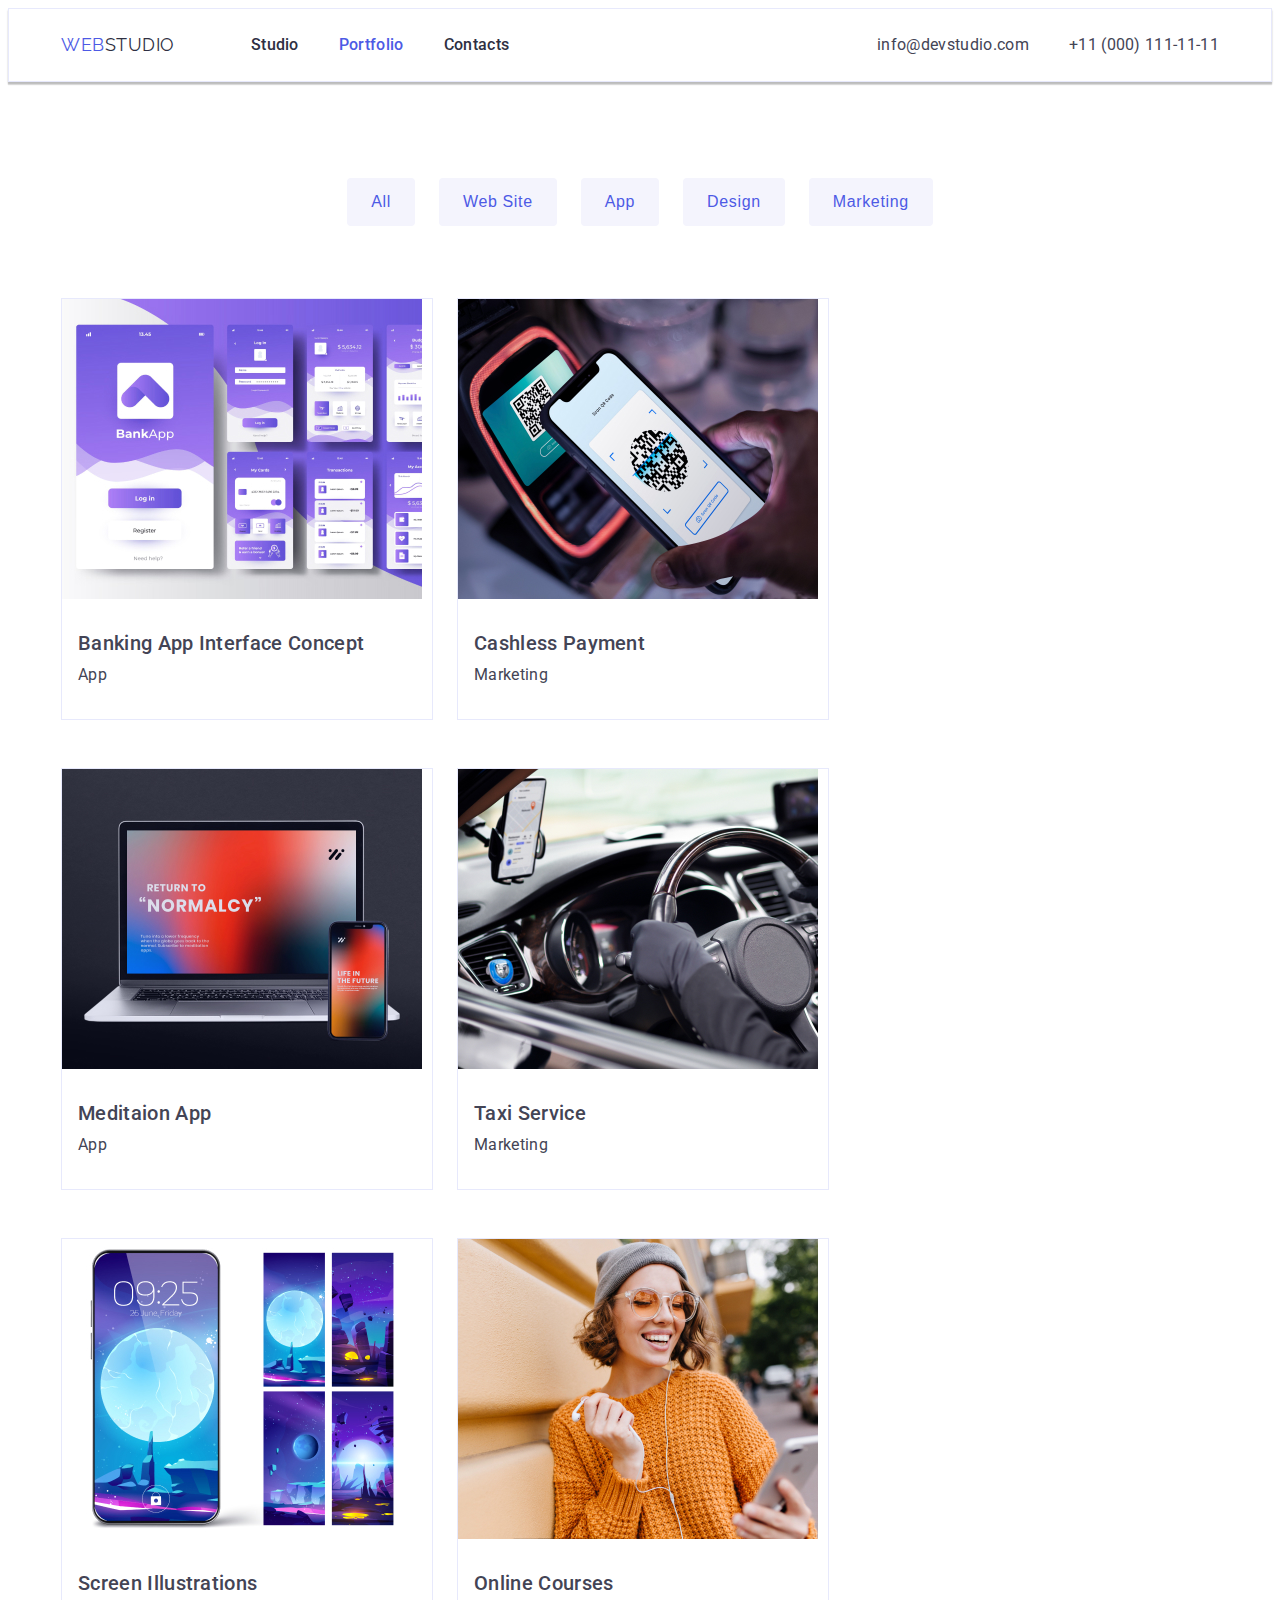
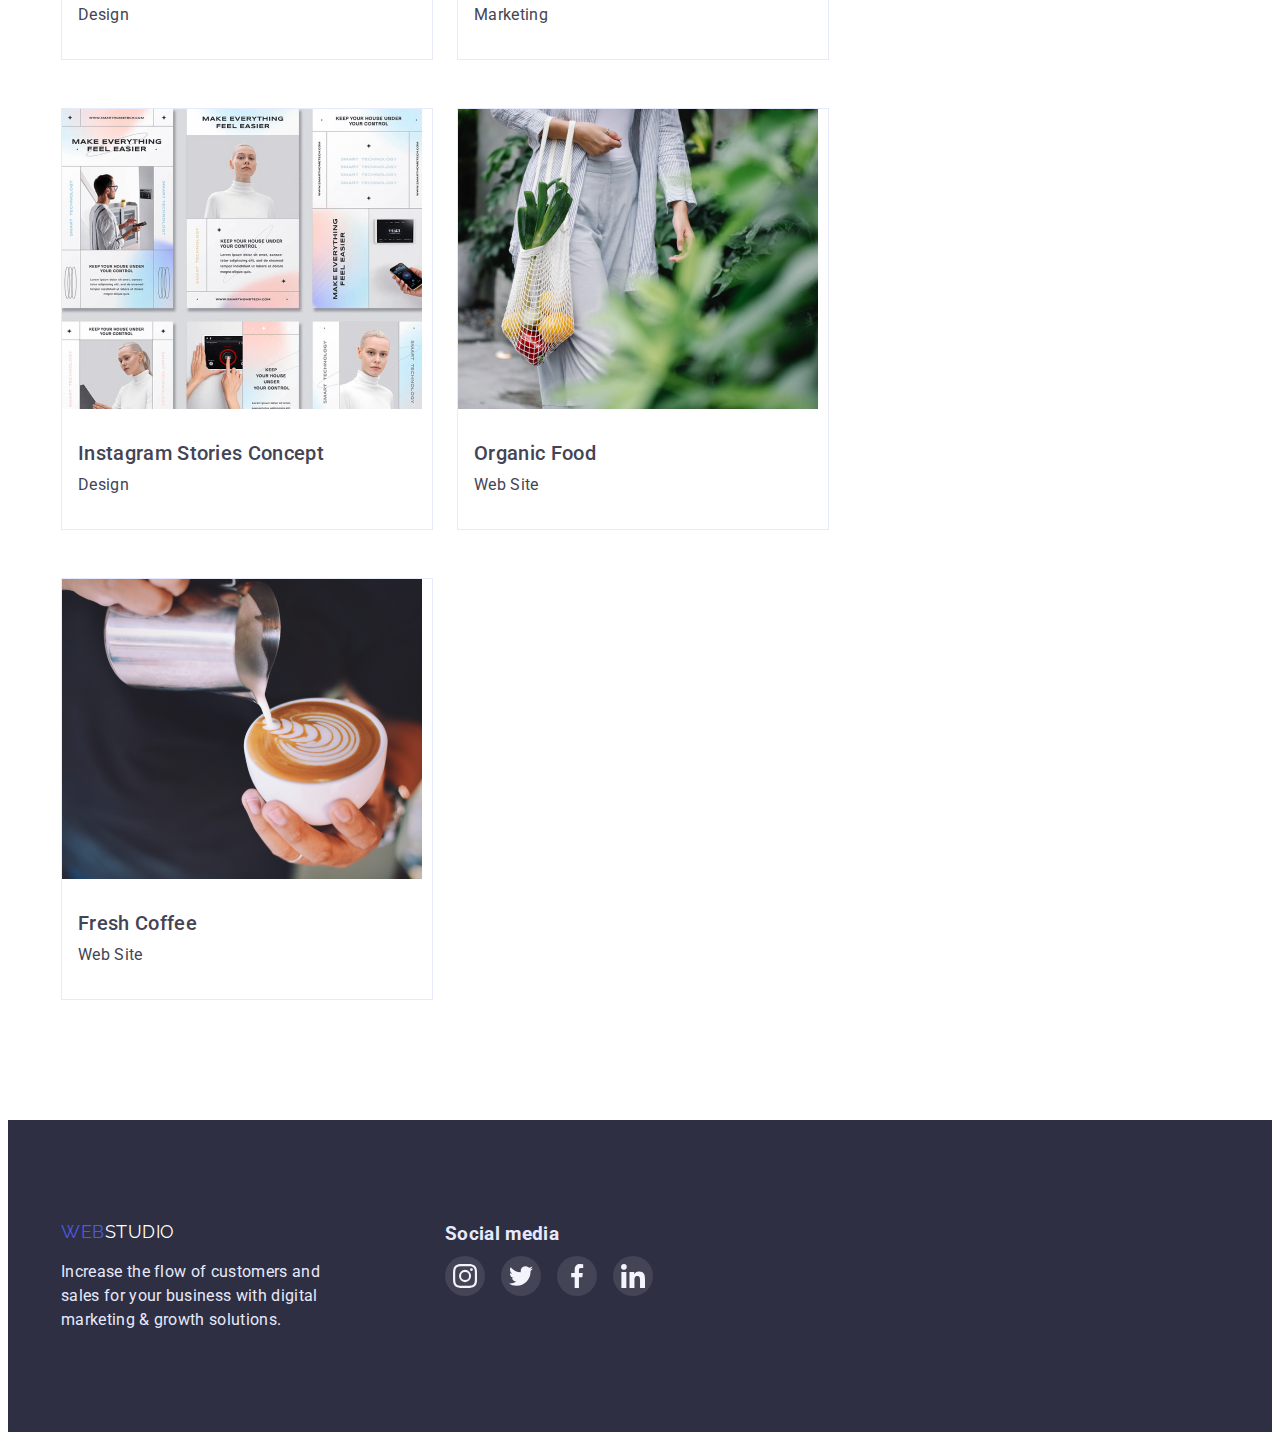
==== portfolio.html @ 61ae816f "Initial commit" ====
<!DOCTYPE html>
<html lang="en">
  <head>
    <meta charset="UTF-8" />
    <meta http-equiv="X-UA-Compatible" content="IE=edge" />
    <meta name="viewport" content="width=device-width, initial-scale=1.0" />
    <title>Portfolio</title>
    <link
      href="https://fonts.googleapis.com/css2?family=Raleway:wght@800&family=Roboto:wght@400;500;700;900&display=swap"
      rel="stylesheet"
    />
    <link
      rel="stylesheet"
      href="https://cdnjs.cloudflare.com/ajax/libs/modern-normalize/1.1.0/modern-normalize.min.css"
      integrity="sha512-wpPYUAdjBVSE4KJnH1VR1HeZfpl1ub8YT/NKx4PuQ5NmX2tKuGu6U/JRp5y+Y8XG2tV+wKQpNHVUX03MfMFn9Q=="
      crossorigin="anonymous"
      referrerpolicy="no-referrer"
    />
    <link rel="stylesheet" href="./css/styles.css" />
  </head>
  <body class="body">
    <header class="header">
      <div class="conteiner main-nav">
        <nav class="nav">
          <a class="logo" href="./index.html"
            ><span class="accent">Web</span>Studio</a
          >
          <ul class="nav-link list">
            <li><a href="./index.html" class="link">Studio</a></li>
            <li><a href="" class="link current">Portfolio</a></li>
            <li><a href="" class="link">Contacts</a></li>
          </ul>
        </nav>
        <address class="address">
          <ul class="address-list list">
            <li>
              <a class="link" href="mailto:info@devstudio.com"
                >info@devstudio.com</a
              >
            </li>
            <li>
              <a class="link" href="tel:+110001111111">+11 (000) 111-11-11</a>
            </li>
          </ul>
        </address>
      </div>
    </header>
    <main>
      <section class="portfolio-section">
        <div class="conteiner">
          <h1 class="portfolio-title">Portfolio</h1>

          <ul class="portfolio-nav list">
            <li><button class="button" type="button">All</button></li>
            <li><button class="button" type="button">Web Site</button></li>
            <li><button class="button" type="button">App</button></li>
            <li><button class="button" type="button">Design</button></li>
            <li><button class="button" type="button">Marketing</button></li>
          </ul>
          <ul class="portfolio-list list">
            <li class="portfolio-element">
              <img
                class="image"
                src="./images/photo8.jpg"
                alt="Banking App"
                width="360"
                height="300"
              />
              <div class="div-element">
                <h3 class="title">Banking App Interface Concept</h3>
                <p>App</p>
              </div>
            </li>
            <li class="portfolio-element">
              <img
                class="image"
                src="./images/photo9.jpg"
                alt="Payment"
                width="360"
                height="300"
              />
              <div class="div-element">
                <h3 class="title">Cashless Payment</h3>
                <p>Marketing</p>
              </div>
            </li>
            <li class="portfolio-element">
              <img
                class="image"
                src="./images/photo10.jpg"
                alt="Meditaion App"
                width="360"
                height="300"
              />
              <div class="div-element">
                <h3 class="title">Meditaion App</h3>
                <p>App</p>
              </div>
            </li>
            <li class="portfolio-element">
              <img
                class="image"
                src="./images/photo11.jpg"
                alt="Taxi Service"
                width="360"
                height="300"
              />
              <div class="div-element">
                <h3 class="title">Taxi Service</h3>
                <p>Marketing</p>
              </div>
            </li>
            <li class="portfolio-element">
              <img
                class="image"
                src="./images/photo12.jpg"
                alt="Screen Illustrations"
                width="360"
                height="300"
              />
              <div class="div-element">
                <h3 class="title">Screen Illustrations</h3>
                <p>Design</p>
              </div>
            </li>
            <li class="portfolio-element">
              <img
                class="image"
                src="./images/photo13.jpg"
                alt="girl with headphones"
                width="360"
                height="300"
              />
              <div class="div-element">
                <h3 class="title">Online Courses</h3>
                <p>Marketing</p>
              </div>
            </li>
            <li class="portfolio-element">
              <img
                class="image"
                src="./images/photo14.jpg"
                alt="Instagram Stories"
                width="360"
                height="300"
              />
              <div class="div-element">
                <h3 class="title">Instagram Stories Concept</h3>
                <p>Design</p>
              </div>
            </li>
            <li class="portfolio-element">
              <img
                class="image"
                src="./images/photo15.jpg"
                alt="Food"
                width="360"
                height="300"
              />
              <div class="div-element">
                <h3 class="title">Organic Food</h3>
                <p>Web Site</p>
              </div>
            </li>
            <li class="portfolio-element">
              <img
                class="image"
                src="./images/photo16.jpg"
                alt="Coffee"
                width="360"
                height="300"
              />
              <div class="div-element">
                <h3 class="title">Fresh Coffee</h3>
                <p>Web Site</p>
              </div>
            </li>
          </ul>
        </div>
      </section>
    </main>
    <footer class="footer">
      <div class="conteiner">
        <div class="footer-box">
          <div class="">
            <a class="logo" href="./index.html"
              ><span class="accent">Web</span>Studio</a
            >
            <p>
              Increase the flow of customers and sales for your business with
              digital marketing & growth solutions.
            </p>
          </div>

          <div class="box-media">
            <h3 class="title">Social media</h3>
            <ul class="media-list list">
              <li class="icon-item">
                <a class="footer-link" href="#">
                  <svg class="footer-icon">
                    <use href="./images/symbol-defs.svg#icon-instagram"></use>
                  </svg>
                </a>
              </li>
              <li class="icon-item">
                <a class="footer-link" href="#">
                  <svg class="footer-icon">
                    <use href="./images/symbol-defs.svg#icon-twitter"></use>
                  </svg>
                </a>
              </li>
              <li class="icon-item">
                <a class="footer-link" href="#">
                  <svg class="footer-icon">
                    <use href="./images/symbol-defs.svg#icon-facebook"></use>
                  </svg>
                </a>
              </li>
              <li class="icon-item">
                <a class="footer-link" href="#">
                  <svg class="footer-icon">
                    <use href="./images/symbol-defs.svg#icon-linkedin"></use>
                  </svg>
                </a>
              </li>
            </ul>
          </div>
        </div>
      </div>
    </footer>
  </body>
</html>
---- css/styles.css ----
:root {
    --primary-text-color: #434455;
    --title-text-color: #2E2F42;
    --accent-color: #4D5AE5;
    --primary-white-color:#fff;
    --primary-btn-color: #404BBF;
}
/* основний колір #434455 */
/* другорядний колір #2E2F42 */
/* білий #FFFFFF */
/* акцент #4D5AE5 */
/* акцент-button фон #404BBF */

.list {
    margin-top: 0;
    margin-bottom: 0;
    padding: 0;

  list-style: none;  
}
.body {
    background-color: var(--primary-white-color);
    color: var(--primary-text-color);
    font-family: roboto, sans-serif;
    letter-spacing: 0.02em;
    font-size: 16px;
    line-height: 1.5;
   
}
.conteiner {
    width: 1158px;
    padding-left: 15px;
    padding-right: 15px;
    margin: 0 auto;
}
/* header */
.header {
    border-bottom: 1px;
    padding: 24px 0;
    border: 1px solid #E7E9FC;
    box-shadow: 0px 3px 1px rgba(0, 0, 0, 0.1),
            0px 2px 1px rgba(0, 0, 0, 0.08),
            0px 2px 2px rgba(0, 0, 0, 0.12);
    

   
}
.logo {
    color: var(--title-text-color);
    font-family: raleway;
    letter-spacing: 0.03em;
    font-size: 18px;
    line-height: 1.33;
    text-decoration: none;
    text-transform: uppercase;
}
.accent {
    color: var(--accent-color);
}
.main-nav { 
    display: flex;
    align-items: center;
}
.nav {
    display: flex;
}
.nav-link {
    display: flex;
    margin-left: 76px;
}
.nav-link li + li{
    margin-left: 40px;

}

.nav-link .link {
    color: var(--title-text-color);
    font-weight: 500;
    text-decoration: none;
}
.nav-link .link:hover, .nav-link .link:focus {
    color: #404BBF;
}
.nav-link .link.current {
    color: var(--accent-color);
}

.address {
    margin-left: auto;
}
.address-list li + li {
    margin-left: 40px;
}
.address-list {
    display: flex;
   
}
.address-list .link {
   
    color: var(--primary-text-color);
    text-decoration: none;
    font-style: normal;
}
.address-list .link:hover, .address-list .link:focus {
    color: #404BBF;
}
/* hero*/
.hero {
    background-color: var(--title-text-color);
    text-align: center;
    padding: 180px 0;
    background-image: linear-gradient(rgba(46, 47, 66, 0.7), rgba(46, 47, 66, 0.7)),
    url('../images/peopleoffice.jpg');
    background-repeat: no-repeat;
    background-position: center;
    background-size: cover;
    max-width: 1440px;
    margin: 0 auto;
   
}
.hero-title {
    margin-top: 0;
    margin-left: auto;
    margin-right: auto;
    color: var(--primary-white-color);
    font-size: 56px;
    line-height: 1.07;
    width: 500px;
   
}
.hero .button {
    display: inline-block;
    border-radius: 4px;
    padding: 16px 32px;
    min-width: 169px;
    height: 56px;
    border: 1px solid transparent;

    background-color: var(--accent-color);
    color: var(--primary-white-color);
    font-weight: 500;
    cursor: pointer;
    align-items: center;
    letter-spacing: 0.04em;
    }

.hero .button:hover {
    background-color: #404BBF;
}
/* main */

.section {
    padding: 120px 0;
}
.section-title {
    margin-top: 0;
    margin-bottom: 72px;
    
    color: var(--title-text-color);
    font-size: 36px;
    line-height: 1.1;
    text-align: center;
}
.title {
    margin-top: 0;
    margin-bottom: 8px;
}
.about {
    padding-bottom:  0;
}
.about-title {
    display: none;
}
.about-list {
    display: flex;
  
}
.about-list li + li {
    margin-left: 24px;
}
.about-list p, .team-list p {
    margin-top: 0;
    margin-bottom: 0;
}
.about-list .title, .team-list .title, .portfolio-list .title {
    font-weight: 500;
    font-size: 20px;
    line-height: 1.2;
}

.about-element {
    width: 264px;

}
.thumb {
    display: flex;
    align-items: center;
    justify-content: center;
    height: 112px;
    margin-bottom: 8px;
    background: #F4F4FD;
    border-radius: 4px;
}
.about-icon {
    display: inline-block;
    width: 64px;
    height: 64px;
    
    
  

}
/*.about-element::before {
    display: block;
    height: 112px;
    background-size: contain;
    background-position: center;
    background-color: #F4F4FD;
    border-radius: 4px;

}*/
.doing-list {
    display: flex;
}
.doing-list li + li{
    margin-left: 24px;
}

.team-section {

    background-color: #F4F4FD;
}
.team-title{
    margin-top: 0;
    margin-bottom: 72px;
}
.team-list{
    display: flex;
}
.team-list li + li, .portfolio-nav li + li {
    margin-left: 24px;
}
.image {
    display: block;
    max-width: 100%;
    height: auto;
}
.list-element {
    text-align: center;
    background-color: var(--primary-white-color);
    padding: 32px 0;
    box-shadow: 0px 1px 6px rgba(46, 47, 66, 0.08), 0px 1px 1px rgba(46, 47, 66, 0.16), 0px 2px 1px rgba(46, 47, 66, 0.08);
    border-radius: 0px 0px 4px 4px;
}

.icon-list {
    display: flex; 
    justify-content: center;
    padding: 0px;
    margin-top: 8px;
    margin-left: 16px;
    width: 232px;
    height: 40px;
   
}
.team-item {

}
.team-link {
    display: flex;
    align-items: center;
    justify-content: center;
    background-color: #4D5AE5;
    border-radius: 50%;
    width: 40px;
    height: 40px;
}
.team-link:hover {
    border-radius: 50%;
    width: 40px;
    height: 40px;
    background-color: #404BBF;

}
.team-icon {
    width: 16px;
    height: 16px;

}
/*customers*/

.customers-section{
    padding-top: 120px;
    padding-bottom: 120px;
    
}
.customers-list {
    display: flex;
    flex-direction: row;
    align-items: flex-start;
    padding: 0px;
    gap: 24px;

}
.customers-item {
    width: 168px;
}

.customers-link {
    display: flex;
    align-items: center;
    justify-content: center;
    width: 100%;
    height: 88px;
    fill: #8E8F99;
    border: 1px solid #8E8F99;
    border-radius: 4px;
   
}

.customers-link:hover,
.customers-link:focus {
  fill: var(--primary-btn-color);
    border-color: var(--primary-btn-color);
}
.customers-icon {
    width: 104px;
    height: 56px;
 
}



/*portfolio*/

.portfolio-section {
    padding-top: 96px;
    padding-bottom: 120px;
}

.portfolio-title {
    display: none;
}
.portfolio-nav {
    display: flex;
    justify-content: center;
    margin-bottom: 72px;
}
.portfolio-nav .button {
    border-radius: 4px;
}
/*button*/
.list .button {
    cursor: pointer;
    background-color: #F4F4FD;
    font-weight: 500;
    font-size: 16px;
    line-height: 1.5;
    align-items: center;
    text-align: center;
    letter-spacing: 0.04em;
    color: var(--accent-color);
    border: none;
    padding: 12px 24px;
}

.list .button:hover,
.list .button:focus {
    background-color: #404BBF;
    color: var(--primary-white-color);
    box-shadow: 0px 3px 1px rgba(0, 0, 0, 0.1), 0px 2px 1px rgba(0, 0, 0, 0.08), 0px 2px 2px rgba(0, 0, 0, 0.12);
}
.portfolio-list {
    display: flex;
    flex-wrap: wrap;
    gap: 48px 24px; 

}
.portfolio-element {
    border: 1px solid #E7E9FC ;
    flex-basis: calc((100% - 48px) / 3);
    }
.portfolio-element:hover {
    box-shadow: 0px 1px 6px rgba(46, 47, 66, 0.08), 0px 1px 1px rgba(46, 47, 66, 0.16), 0px 2px 1px rgba(46, 47, 66, 0.08);
}

.portfolio-element:nth-child(3n) {
    margin-right: 0;
}
.div-element {
    background-color: var(--primary-white-color);
    padding: 32px 0;
    padding-left: 16px;
}
.div-element p {
    margin: 0;
}

/*footer*/
.footer {
   
    background-color: var(--title-text-color) ;
    color: #E7E9FC;
    padding: 100px 0;
}
.footer-box {
    display: flex;
    align-items: flex-start;
    
}

.footer .logo {
    display: inline-block;
    margin-bottom: 16px;
    color: var(--primary-white-color);
}
.footer p {
    width: 264px;
    margin-top: 0;
    margin-bottom: 0;
}
.box-media {
    margin-left: 120px;
}

.media-list {
    width: 208px;
    height: 80px;
   
}
.footer-item {
    display: inline-block;
   
}
.footer-item .title {
    margin-bottom: 16px;
}
.media-list {
    display: flex;
    padding: 0px;
    gap: 16px;
    width: 208px;
    height: 40px;
   
}
.footer-link {
    display: flex;
    align-items: center;
    justify-content: center;
    border-radius: 50%;
    width: 40px;
    height: 40px;
    background: rgba(255, 255, 255, 0.1);
}
.footer-link:hover {
    background-color: #31D0AA;
   
}
.footer-link :focus {
    background-color: #31D0AA;
}

.footer-icon {
    width: 24px;
    height: 24px;
    
}
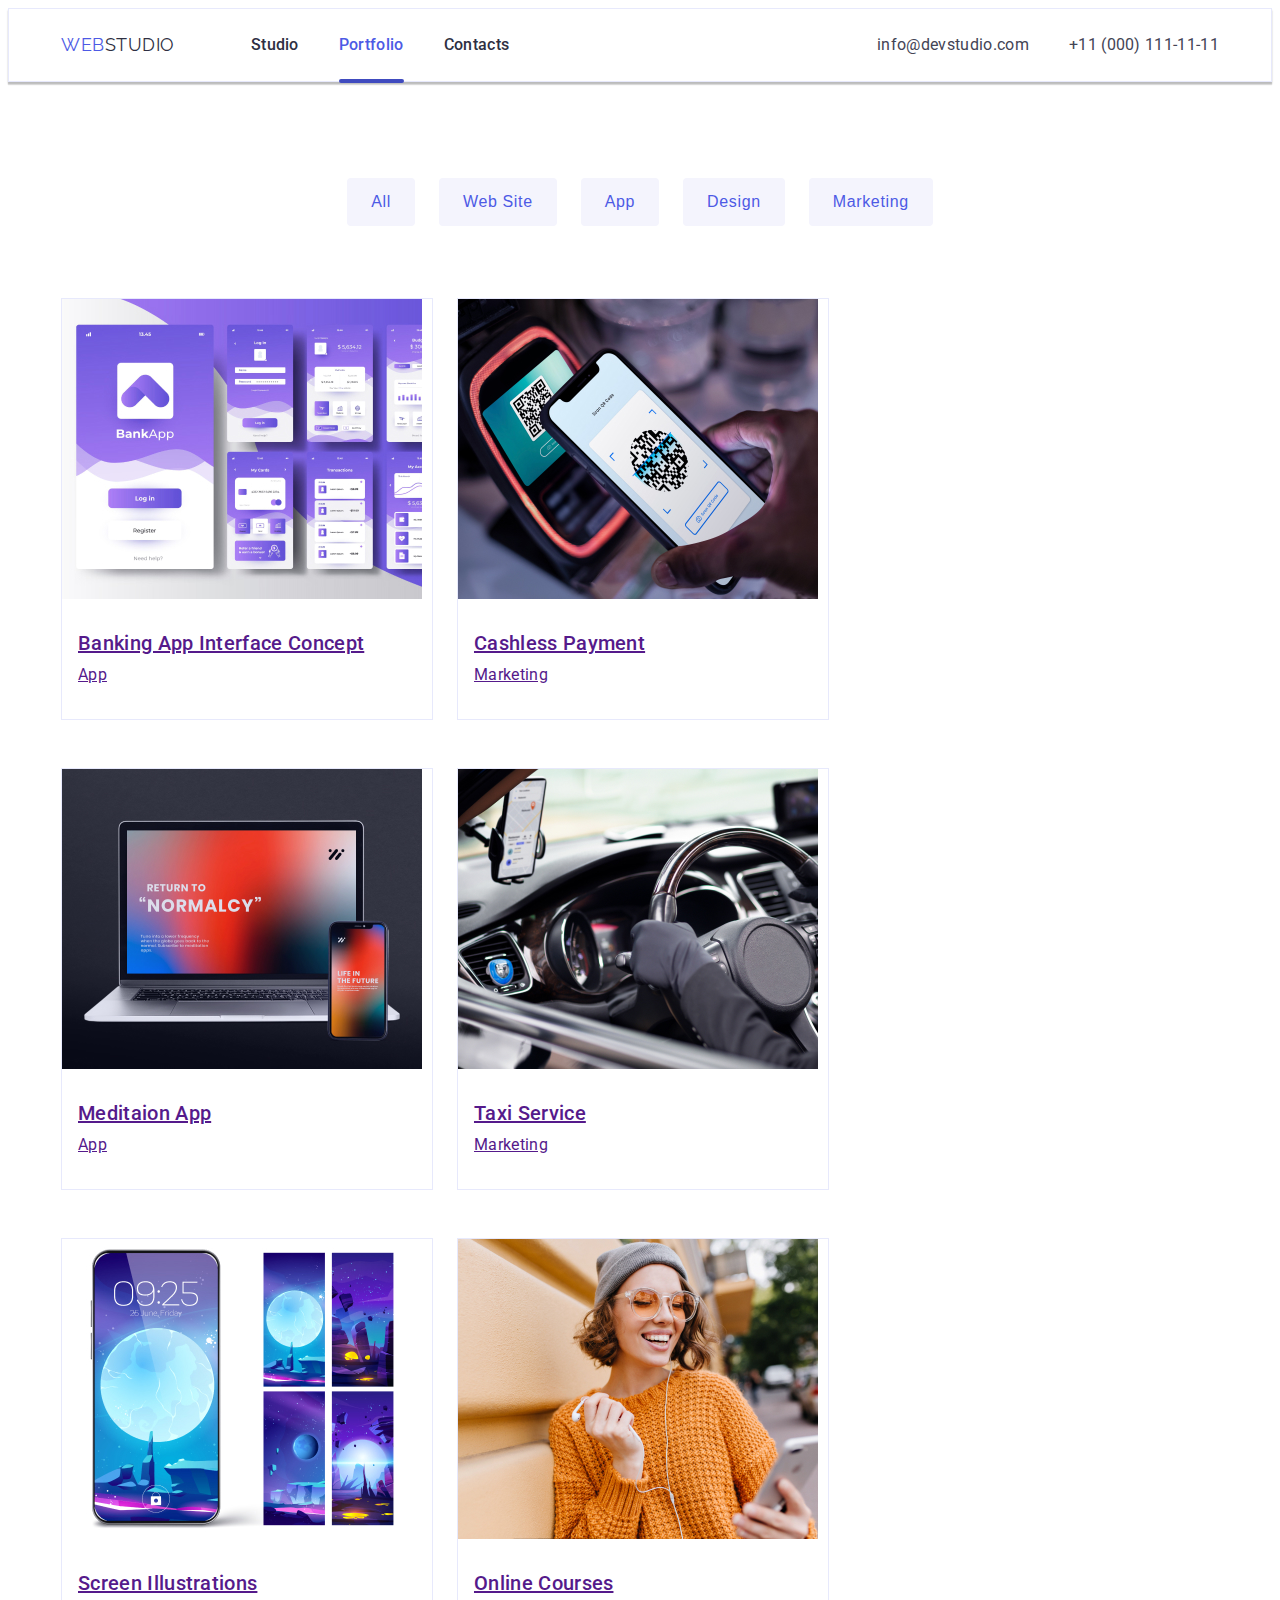
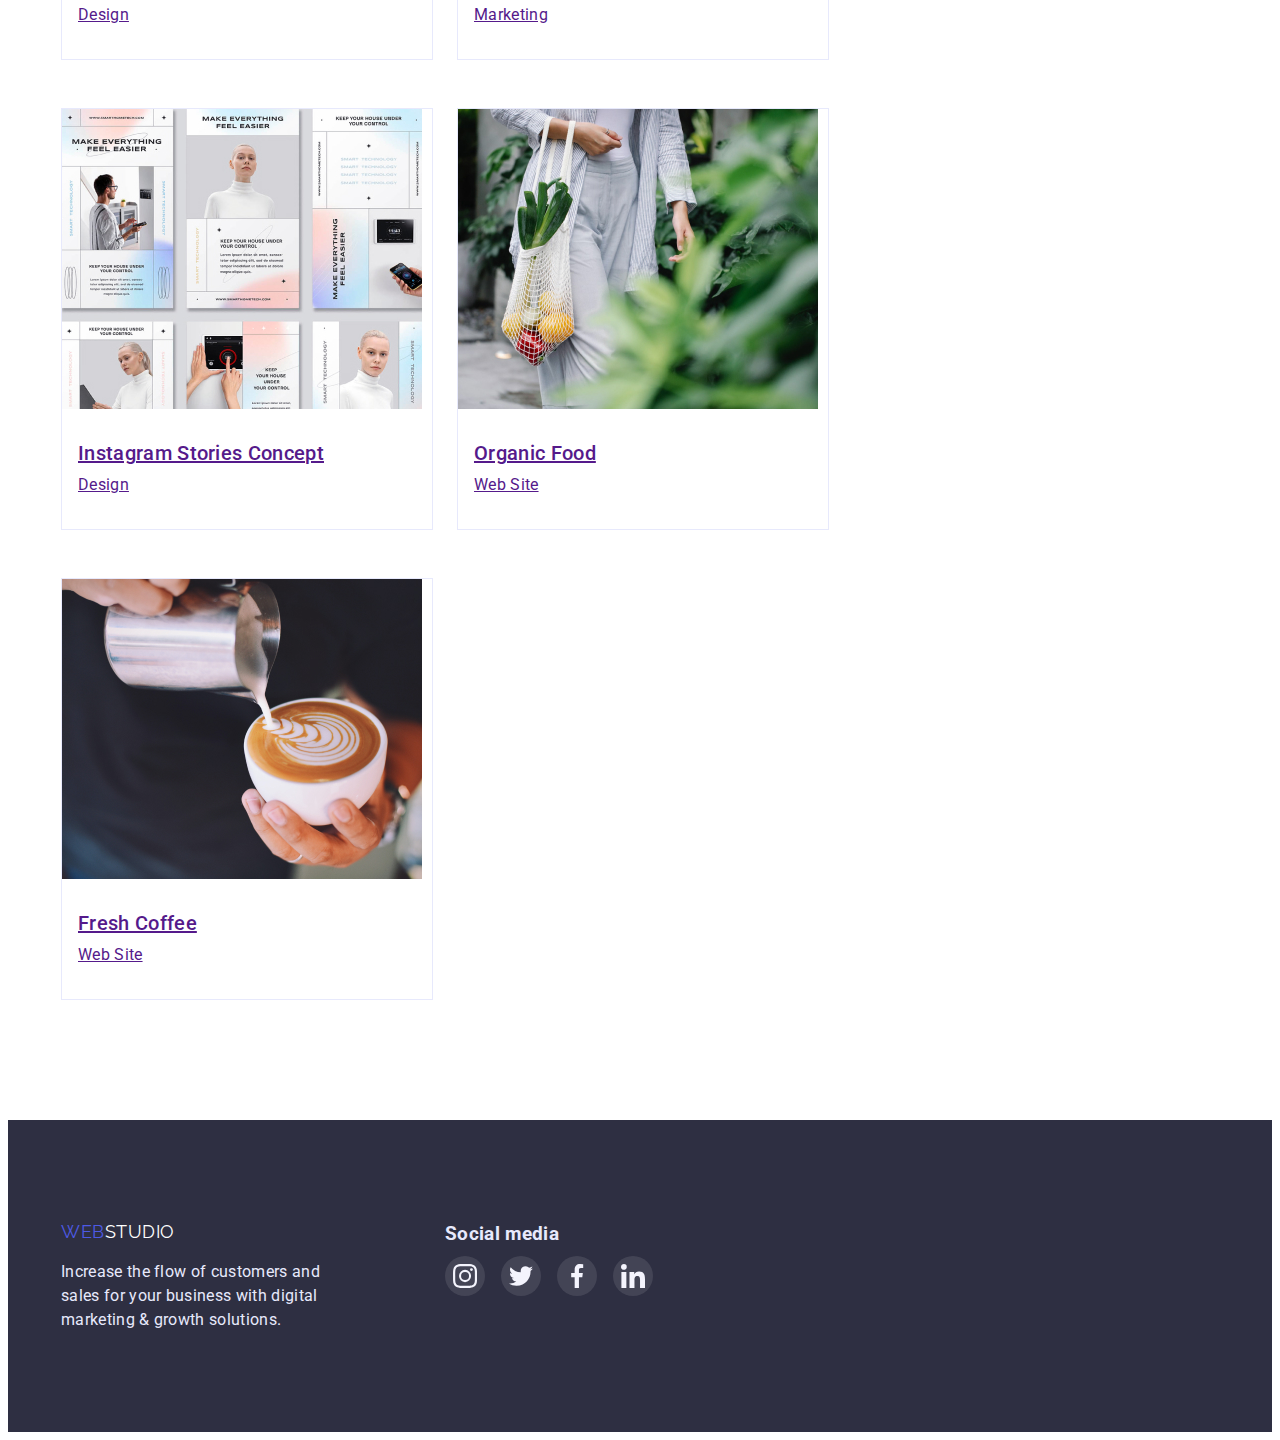
==== commit 22d7279a: "add modal, overlay" ====
--- a/portfolio.html
+++ b/portfolio.html
@@ -59,121 +59,220 @@
           </ul>
           <ul class="portfolio-list list">
             <li class="portfolio-element">
-              <img
-                class="image"
-                src="./images/photo8.jpg"
-                alt="Banking App"
-                width="360"
-                height="300"
-              />
-              <div class="div-element">
-                <h3 class="title">Banking App Interface Concept</h3>
-                <p>App</p>
-              </div>
-            </li>
-            <li class="portfolio-element">
-              <img
-                class="image"
-                src="./images/photo9.jpg"
-                alt="Payment"
-                width="360"
-                height="300"
-              />
-              <div class="div-element">
-                <h3 class="title">Cashless Payment</h3>
-                <p>Marketing</p>
-              </div>
-            </li>
-            <li class="portfolio-element">
-              <img
-                class="image"
-                src="./images/photo10.jpg"
-                alt="Meditaion App"
-                width="360"
-                height="300"
-              />
-              <div class="div-element">
-                <h3 class="title">Meditaion App</h3>
-                <p>App</p>
-              </div>
-            </li>
-            <li class="portfolio-element">
-              <img
-                class="image"
-                src="./images/photo11.jpg"
-                alt="Taxi Service"
-                width="360"
-                height="300"
-              />
-              <div class="div-element">
-                <h3 class="title">Taxi Service</h3>
-                <p>Marketing</p>
-              </div>
-            </li>
-            <li class="portfolio-element">
-              <img
-                class="image"
-                src="./images/photo12.jpg"
-                alt="Screen Illustrations"
-                width="360"
-                height="300"
-              />
-              <div class="div-element">
-                <h3 class="title">Screen Illustrations</h3>
-                <p>Design</p>
-              </div>
-            </li>
-            <li class="portfolio-element">
-              <img
-                class="image"
-                src="./images/photo13.jpg"
-                alt="girl with headphones"
-                width="360"
-                height="300"
-              />
-              <div class="div-element">
-                <h3 class="title">Online Courses</h3>
-                <p>Marketing</p>
-              </div>
-            </li>
-            <li class="portfolio-element">
-              <img
-                class="image"
-                src="./images/photo14.jpg"
-                alt="Instagram Stories"
-                width="360"
-                height="300"
-              />
-              <div class="div-element">
-                <h3 class="title">Instagram Stories Concept</h3>
-                <p>Design</p>
-              </div>
-            </li>
-            <li class="portfolio-element">
-              <img
-                class="image"
-                src="./images/photo15.jpg"
-                alt="Food"
-                width="360"
-                height="300"
-              />
-              <div class="div-element">
-                <h3 class="title">Organic Food</h3>
-                <p>Web Site</p>
-              </div>
-            </li>
-            <li class="portfolio-element">
-              <img
-                class="image"
-                src="./images/photo16.jpg"
-                alt="Coffee"
-                width="360"
-                height="300"
-              />
-              <div class="div-element">
-                <h3 class="title">Fresh Coffee</h3>
-                <p>Web Site</p>
-              </div>
+              <a class="link" href="">
+                <div class="overlay">
+                  <img
+                    class="image"
+                    src="./images/photo8.jpg"
+                    alt="Banking App"
+                    width="360"
+                    height="300"
+                  />
+                  <div class="overlay-text">
+                    <p>
+                      14 Stylish and User-Friendly App Design Concepts · Task
+                      Manager App · Calorie Tracker App · Exotic Fruit Ecommerce
+                      App · Cloud Storage App
+                    </p>
+                  </div>
+                </div>
+                <div class="div-element">
+                  <h3 class="title">Banking App Interface Concept</h3>
+                  <p>App</p>
+                </div>
+              </a>
+            </li>
+            <li class="portfolio-element">
+              <a class="link" href="">
+                <div class="overlay">
+                  <img
+                    class="image"
+                    src="./images/photo9.jpg"
+                    alt="Payment"
+                    width="360"
+                    height="300"
+                  />
+                  <div class="overlay-text">
+                    <p>
+                      14 Stylish and User-Friendly App Design Concepts · Task
+                      Manager App · Calorie Tracker App · Exotic Fruit Ecommerce
+                      App · Cloud Storage App
+                    </p>
+                  </div>
+                </div>
+                <div class="div-element">
+                  <h3 class="title">Cashless Payment</h3>
+                  <p>Marketing</p>
+                </div>
+              </a>
+            </li>
+            <li class="portfolio-element">
+              <a class="link" href="">
+                <div class="overlay">
+                  <img
+                    class="image"
+                    src="./images/photo10.jpg"
+                    alt="Meditaion App"
+                    width="360"
+                    height="300"
+                  />
+                  <div class="overlay-text">
+                    <p>
+                      14 Stylish and User-Friendly App Design Concepts · Task
+                      Manager App · Calorie Tracker App · Exotic Fruit Ecommerce
+                      App · Cloud Storage App
+                    </p>
+                  </div>
+                </div>
+                <div class="div-element">
+                  <h3 class="title">Meditaion App</h3>
+                  <p>App</p>
+                </div>
+              </a>
+            </li>
+            <li class="portfolio-element">
+              <a class="link" href="">
+                <div class="overlay">
+                  <img
+                    class="image"
+                    src="./images/photo11.jpg"
+                    alt="Taxi Service"
+                    width="360"
+                    height="300"
+                  />
+                  <div class="overlay-text">
+                    <p>
+                      14 Stylish and User-Friendly App Design Concepts · Task
+                      Manager App · Calorie Tracker App · Exotic Fruit Ecommerce
+                      App · Cloud Storage App
+                    </p>
+                  </div>
+                </div>
+                <div class="div-element">
+                  <h3 class="title">Taxi Service</h3>
+                  <p>Marketing</p>
+                </div>
+              </a>
+            </li>
+            <li class="portfolio-element">
+              <a class="link" href="">
+                <div class="overlay">
+                  <img
+                    class="image"
+                    src="./images/photo12.jpg"
+                    alt="Screen Illustrations"
+                    width="360"
+                    height="300"
+                  />
+                  <div class="overlay-text">
+                    <p>
+                      14 Stylish and User-Friendly App Design Concepts · Task
+                      Manager App · Calorie Tracker App · Exotic Fruit Ecommerce
+                      App · Cloud Storage App
+                    </p>
+                  </div>
+                </div>
+                <div class="div-element">
+                  <h3 class="title">Screen Illustrations</h3>
+                  <p>Design</p>
+                </div>
+              </a>
+            </li>
+            <li class="portfolio-element">
+              <a class="link" href="">
+                <div class="overlay">
+                  <img
+                    class="image"
+                    src="./images/photo13.jpg"
+                    alt="girl with headphones"
+                    width="360"
+                    height="300"
+                  />
+                  <div class="overlay-text">
+                    <p>
+                      14 Stylish and User-Friendly App Design Concepts · Task
+                      Manager App · Calorie Tracker App · Exotic Fruit Ecommerce
+                      App · Cloud Storage App
+                    </p>
+                  </div>
+                </div>
+                <div class="div-element">
+                  <h3 class="title">Online Courses</h3>
+                  <p>Marketing</p>
+                </div>
+              </a>
+            </li>
+            <li class="portfolio-element">
+              <a class="link" href="">
+                <div class="overlay">
+                  <img
+                    class="image"
+                    src="./images/photo14.jpg"
+                    alt="Instagram Stories"
+                    width="360"
+                    height="300"
+                  />
+                  <div class="overlay-text">
+                    <p>
+                      14 Stylish and User-Friendly App Design Concepts · Task
+                      Manager App · Calorie Tracker App · Exotic Fruit Ecommerce
+                      App · Cloud Storage App
+                    </p>
+                  </div>
+                </div>
+                <div class="div-element">
+                  <h3 class="title">Instagram Stories Concept</h3>
+                  <p>Design</p>
+                </div>
+              </a>
+            </li>
+            <li class="portfolio-element">
+              <a class="link" href="">
+                <div class="overlay">
+                  <img
+                    class="image"
+                    src="./images/photo15.jpg"
+                    alt="Food"
+                    width="360"
+                    height="300"
+                  />
+                  <div class="overlay-text">
+                    <p>
+                      14 Stylish and User-Friendly App Design Concepts · Task
+                      Manager App · Calorie Tracker App · Exotic Fruit Ecommerce
+                      App · Cloud Storage App
+                    </p>
+                  </div>
+                </div>
+                <div class="div-element">
+                  <h3 class="title">Organic Food</h3>
+                  <p>Web Site</p>
+                </div>
+              </a>
+            </li>
+            <li class="portfolio-element">
+              <a class="link" href="">
+                <div class="overlay">
+                  <img
+                    class="image"
+                    src="./images/photo16.jpg"
+                    alt="Coffee"
+                    width="360"
+                    height="300"
+                  />
+                  <div class="overlay-text">
+                    <p>
+                      14 Stylish and User-Friendly App Design Concepts · Task
+                      Manager App · Calorie Tracker App · Exotic Fruit Ecommerce
+                      App · Cloud Storage App
+                    </p>
+                  </div>
+                </div>
+                <div class="div-element">
+                  <h3 class="title">Fresh Coffee</h3>
+                  <p>Web Site</p>
+                </div>
+              </a>
             </li>
           </ul>
         </div>
--- a/css/styles.css
+++ b/css/styles.css
@@ -28,6 +28,7 @@
    
 }
 .conteiner {
+   
     width: 1158px;
     padding-left: 15px;
     padding-right: 15px;
@@ -77,13 +78,37 @@
     color: var(--title-text-color);
     font-weight: 500;
     text-decoration: none;
+
+    transition: color 250ms cubic-bezier(0.4, 0, 0.2, 1);
 }
 .nav-link .link:hover, .nav-link .link:focus {
     color: #404BBF;
 }
 .nav-link .link.current {
     color: var(--accent-color);
-}
+
+}
+
+.link.current {
+    position: relative;
+}
+
+.link.current::after {
+    content: '';
+    position: absolute;
+
+    display: block;
+    width: 100%;
+    height: 4px;
+    left: 0px;
+    top: 44px;
+
+    background: #404BBF;
+    border-radius: 2px;
+
+}
+
+
 
 .address {
     margin-left: auto;
@@ -100,10 +125,14 @@
     color: var(--primary-text-color);
     text-decoration: none;
     font-style: normal;
+
+    transition: color 250ms cubic-bezier(0.4, 0, 0.2, 1);
 }
 .address-list .link:hover, .address-list .link:focus {
     color: #404BBF;
 }
+
+
 /* hero*/
 .hero {
     background-color: var(--title-text-color);
@@ -142,10 +171,70 @@
     cursor: pointer;
     align-items: center;
     letter-spacing: 0.04em;
+
+    transition: background-color 250ms cubic-bezier(0.4, 0, 0.2, 1);
     }
 
 .hero .button:hover {
     background-color: #404BBF;
+}
+
+.backdrop {
+    position: fixed;
+    width: 100%;
+    height: 100%;
+    left: 0px; 
+    top: 0px;
+
+    background: rgba(46, 47, 66, 0.4);
+}
+.backdrop.is-hidden {
+    opacity: 0;
+    pointer-events: none;
+    visibility: ;
+}
+
+.modal {
+
+    position: absolute;
+    top: 50%;
+    left: 50%;
+    transform: translate(-50%, -50%);
+    min-width: 408px;
+    min-height: 576px;
+    background: #FCFCFC;
+    box-shadow: 0px 1px 1px rgba(0, 0, 0, 0.14), 0px 1px 3px rgba(0, 0, 0, 0.12), 0px 2px 1px rgba(0, 0, 0, 0.2);
+    border-radius: 4px;
+
+    
+}
+.modal .button {
+    position: absolute;
+    width: 24px;
+    height: 24px;
+    top: 24px;
+    right: 24px;
+    border-radius: 50%;
+    background-color: #F4F4FD;
+
+    transition: background-color 250ms cubic-bezier(0.4, 0, 0.2, 1);
+}
+.modal .button:hover .modal .button:focus {
+    width: 24px;
+    height: 24px;
+    top: 24px;
+    right: 24px;
+    border-radius: 50%;
+    background-color: #404BBF;
+}
+.close {
+    position: absolute;
+    top: 50%;
+    left: 50%;
+    transform: translate(-50%, -50%);
+    width: 8px;
+    height: 8px;
+    fill: #2E2F42;
 }
 /* main */
 
@@ -274,6 +363,8 @@
     border-radius: 50%;
     width: 40px;
     height: 40px;
+
+    transition: background-color 250ms cubic-bezier(0.4, 0, 0.2, 1);
 }
 .team-link:hover {
     border-radius: 50%;
@@ -315,6 +406,8 @@
     fill: #8E8F99;
     border: 1px solid #8E8F99;
     border-radius: 4px;
+
+    transition: fill 250ms cubic-bezier(0.4, 0, 0.2, 1), border-color 250ms cubic-bezier(0.4, 0, 0.2, 1);
    
 }
 
@@ -362,7 +455,12 @@
     color: var(--accent-color);
     border: none;
     padding: 12px 24px;
-}
+
+    
+
+    transition: background-color 250ms cubic-bezier(0.4, 0, 0.2, 1), color 250ms cubic-bezier(0.4, 0, 0.2, 1), box-shadow 250ms cubic-bezier(0.4, 0, 0.2, 1);
+}
+
 
 .list .button:hover,
 .list .button:focus {
@@ -379,13 +477,71 @@
 .portfolio-element {
     border: 1px solid #E7E9FC ;
     flex-basis: calc((100% - 48px) / 3);
-    }
+
+    transition: box-shadow 250ms cubic-bezier(0.4, 0, 0.2, 1);
+}
+
 .portfolio-element:hover {
     box-shadow: 0px 1px 6px rgba(46, 47, 66, 0.08), 0px 1px 1px rgba(46, 47, 66, 0.16), 0px 2px 1px rgba(46, 47, 66, 0.08);
 }
 
 .portfolio-element:nth-child(3n) {
     margin-right: 0;
+}
+/*
+
+
+
+
+
+*/
+.overlay {
+    position: relative;
+    overflow: hidden;
+
+}
+.overlay::after {
+    position: absolute;
+    content: '';
+    display: inline-block;
+    top: 0;
+    left: 0;
+    width: 100%;
+    height: 100%;
+    background-color: #4D5AE5;
+    transform: translateY(100%);
+
+    transition: transform 250ms cubic-bezier(0.4, 0, 0.2, 1);
+
+}
+.overlay-text {
+    position: absolute;
+    top: 0;
+    left: 0;
+    width: 100%;
+    height: 100%;
+    
+    padding-top: 40px;
+    padding-left: 32px;
+    padding-right: 32px;
+    font-weight: 400;
+    font-size: 16px;
+    line-height: 24px;
+    letter-spacing: 0.02em;
+   
+    color: #F4F4FD;
+    background-color: #4D5AE5;
+    transform: translateY(100%);
+    
+    transition: transform 250ms cubic-bezier(0.4, 0, 0.2, 1);
+
+}
+.overlay-text p {
+    position: absolute;
+    color: #F4F4FD;
+}
+.link:hover .overlay-text {
+    transform: translateY(0);
 }
 .div-element {
     background-color: var(--primary-white-color);
@@ -451,12 +607,14 @@
     width: 40px;
     height: 40px;
     background: rgba(255, 255, 255, 0.1);
+
+    transition: background-color 250ms cubic-bezier(0.4, 0, 0.2, 1);
 }
 .footer-link:hover {
     background-color: #31D0AA;
    
 }
-.footer-link :focus {
+.footer-link:focus {
     background-color: #31D0AA;
 }
 
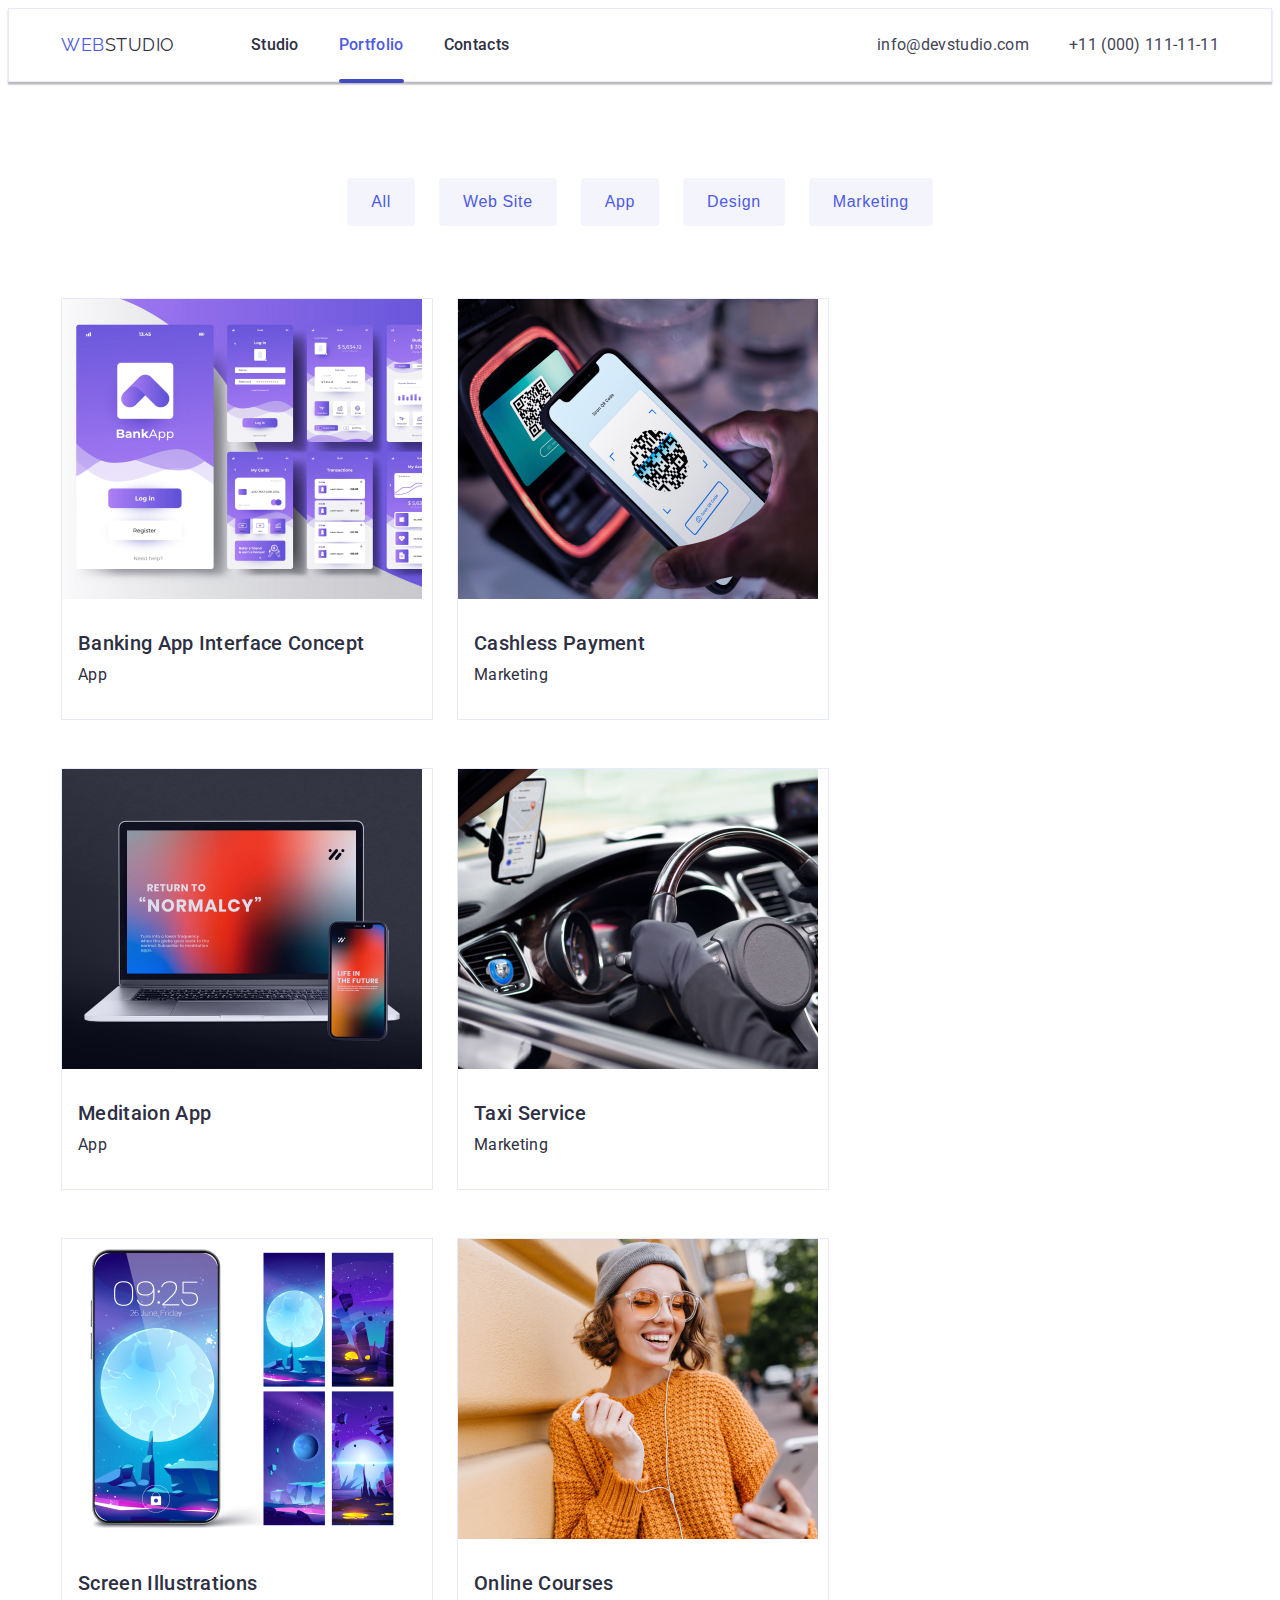
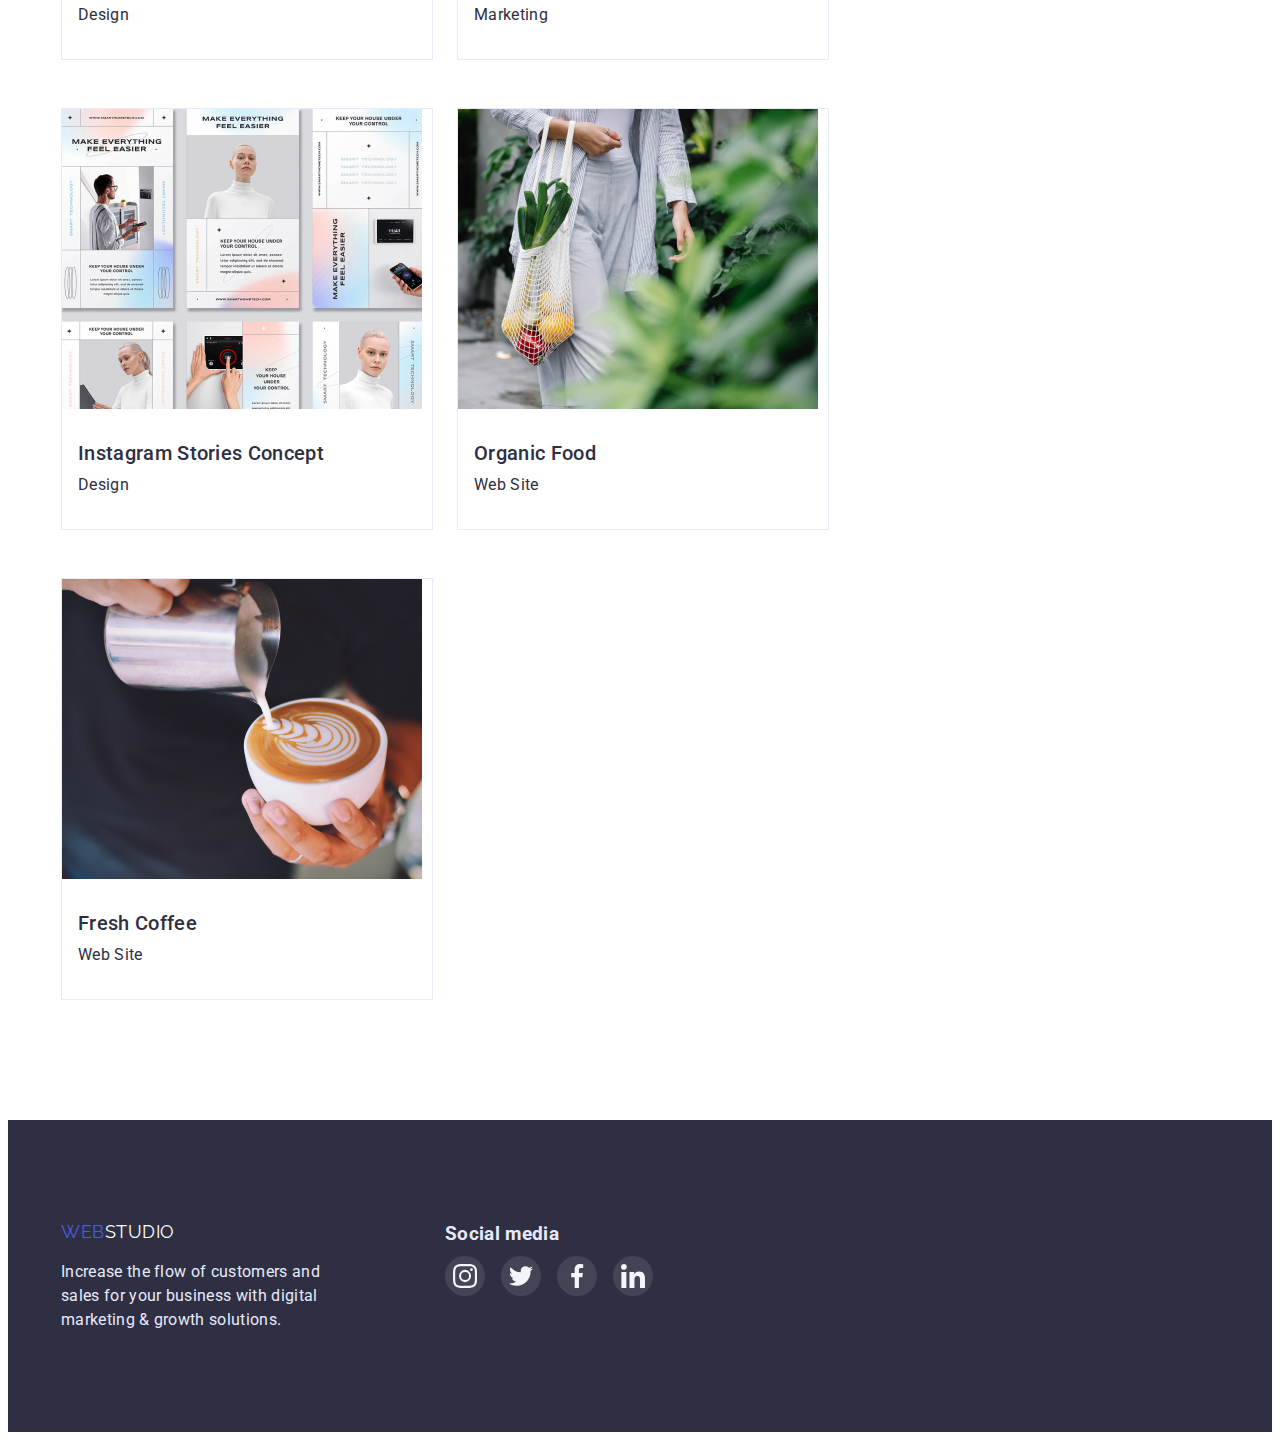
==== commit a6fd736d: "replase backdrop, link" ====
--- a/portfolio.html
+++ b/portfolio.html
@@ -59,7 +59,7 @@
           </ul>
           <ul class="portfolio-list list">
             <li class="portfolio-element">
-              <a class="link" href="">
+              <a class="portfolio-link link" href="">
                 <div class="overlay">
                   <img
                     class="image"
@@ -77,13 +77,13 @@
                   </div>
                 </div>
                 <div class="div-element">
-                  <h3 class="title">Banking App Interface Concept</h3>
+                  <h2 class="title">Banking App Interface Concept</h2>
                   <p>App</p>
                 </div>
               </a>
             </li>
             <li class="portfolio-element">
-              <a class="link" href="">
+              <a class="portfolio-link link" href="">
                 <div class="overlay">
                   <img
                     class="image"
@@ -101,13 +101,13 @@
                   </div>
                 </div>
                 <div class="div-element">
-                  <h3 class="title">Cashless Payment</h3>
+                  <h2 class="title">Cashless Payment</h2>
                   <p>Marketing</p>
                 </div>
               </a>
             </li>
             <li class="portfolio-element">
-              <a class="link" href="">
+              <a class="portfolio-link link" href="">
                 <div class="overlay">
                   <img
                     class="image"
@@ -125,13 +125,13 @@
                   </div>
                 </div>
                 <div class="div-element">
-                  <h3 class="title">Meditaion App</h3>
+                  <h2 class="title">Meditaion App</h2>
                   <p>App</p>
                 </div>
               </a>
             </li>
             <li class="portfolio-element">
-              <a class="link" href="">
+              <a class="portfolio-link link" href="">
                 <div class="overlay">
                   <img
                     class="image"
@@ -149,13 +149,13 @@
                   </div>
                 </div>
                 <div class="div-element">
-                  <h3 class="title">Taxi Service</h3>
+                  <h2 class="title">Taxi Service</h2>
                   <p>Marketing</p>
                 </div>
               </a>
             </li>
             <li class="portfolio-element">
-              <a class="link" href="">
+              <a class="portfolio-link link" href="">
                 <div class="overlay">
                   <img
                     class="image"
@@ -173,13 +173,13 @@
                   </div>
                 </div>
                 <div class="div-element">
-                  <h3 class="title">Screen Illustrations</h3>
+                  <h2 class="title">Screen Illustrations</h2>
                   <p>Design</p>
                 </div>
               </a>
             </li>
             <li class="portfolio-element">
-              <a class="link" href="">
+              <a class="portfolio-link link" href="">
                 <div class="overlay">
                   <img
                     class="image"
@@ -197,13 +197,13 @@
                   </div>
                 </div>
                 <div class="div-element">
-                  <h3 class="title">Online Courses</h3>
+                  <h2 class="title">Online Courses</h2>
                   <p>Marketing</p>
                 </div>
               </a>
             </li>
             <li class="portfolio-element">
-              <a class="link" href="">
+              <a class="portfolio-link link" href="">
                 <div class="overlay">
                   <img
                     class="image"
@@ -221,13 +221,13 @@
                   </div>
                 </div>
                 <div class="div-element">
-                  <h3 class="title">Instagram Stories Concept</h3>
+                  <h2 class="title">Instagram Stories Concept</h2>
                   <p>Design</p>
                 </div>
               </a>
             </li>
             <li class="portfolio-element">
-              <a class="link" href="">
+              <a class="portfolio-link link" href="">
                 <div class="overlay">
                   <img
                     class="image"
@@ -245,13 +245,13 @@
                   </div>
                 </div>
                 <div class="div-element">
-                  <h3 class="title">Organic Food</h3>
+                  <h2 class="title">Organic Food</h2>
                   <p>Web Site</p>
                 </div>
               </a>
             </li>
             <li class="portfolio-element">
-              <a class="link" href="">
+              <a class="portfolio-link link" href="">
                 <div class="overlay">
                   <img
                     class="image"
@@ -269,7 +269,7 @@
                   </div>
                 </div>
                 <div class="div-element">
-                  <h3 class="title">Fresh Coffee</h3>
+                  <h2 class="title">Fresh Coffee</h2>
                   <p>Web Site</p>
                 </div>
               </a>
--- a/css/styles.css
+++ b/css/styles.css
@@ -179,63 +179,7 @@
     background-color: #404BBF;
 }
 
-.backdrop {
-    position: fixed;
-    width: 100%;
-    height: 100%;
-    left: 0px; 
-    top: 0px;
-
-    background: rgba(46, 47, 66, 0.4);
-}
-.backdrop.is-hidden {
-    opacity: 0;
-    pointer-events: none;
-    visibility: ;
-}
-
-.modal {
-
-    position: absolute;
-    top: 50%;
-    left: 50%;
-    transform: translate(-50%, -50%);
-    min-width: 408px;
-    min-height: 576px;
-    background: #FCFCFC;
-    box-shadow: 0px 1px 1px rgba(0, 0, 0, 0.14), 0px 1px 3px rgba(0, 0, 0, 0.12), 0px 2px 1px rgba(0, 0, 0, 0.2);
-    border-radius: 4px;
-
-    
-}
-.modal .button {
-    position: absolute;
-    width: 24px;
-    height: 24px;
-    top: 24px;
-    right: 24px;
-    border-radius: 50%;
-    background-color: #F4F4FD;
-
-    transition: background-color 250ms cubic-bezier(0.4, 0, 0.2, 1);
-}
-.modal .button:hover .modal .button:focus {
-    width: 24px;
-    height: 24px;
-    top: 24px;
-    right: 24px;
-    border-radius: 50%;
-    background-color: #404BBF;
-}
-.close {
-    position: absolute;
-    top: 50%;
-    left: 50%;
-    transform: translate(-50%, -50%);
-    width: 8px;
-    height: 8px;
-    fill: #2E2F42;
-}
+
 /* main */
 
 .section {
@@ -421,6 +365,8 @@
     height: 56px;
  
 }
+
+
 
 
 
@@ -478,15 +424,29 @@
     border: 1px solid #E7E9FC ;
     flex-basis: calc((100% - 48px) / 3);
 
-    transition: box-shadow 250ms cubic-bezier(0.4, 0, 0.2, 1);
-}
-
-.portfolio-element:hover {
-    box-shadow: 0px 1px 6px rgba(46, 47, 66, 0.08), 0px 1px 1px rgba(46, 47, 66, 0.16), 0px 2px 1px rgba(46, 47, 66, 0.08);
-}
+    text-decoration: none;
+
+   
+}
+
+
 
 .portfolio-element:nth-child(3n) {
     margin-right: 0;
+}
+
+.portfolio-link {
+    display: block;
+
+    text-decoration: none;
+    color: #2E2F42;
+
+    transition: box-shadow 250ms cubic-bezier(0.4, 0, 0.2, 1);
+
+}
+
+.portfolio-link:hover {
+    box-shadow: 0px 1px 6px rgba(46, 47, 66, 0.08), 0px 1px 1px rgba(46, 47, 66, 0.16), 0px 2px 1px rgba(46, 47, 66, 0.08);
 }
 /*
 
@@ -624,3 +584,70 @@
     
 }
 
+/*backdrop*/
+
+.backdrop {
+    position: fixed;
+    width: 100%;
+    height: 100%;
+    left: 0px;
+    top: 0px;
+
+    background: rgba(46, 47, 66, 0.4);
+    visibility: visible;
+
+    transition: visibility, opacity 250ms cubic-bezier(0.4, 0, 0.2, 1);
+}
+
+
+.backdrop.is-hidden {
+    opacity: 0;
+    pointer-events: none;
+    visibility: hidden;
+}
+
+.modal {
+
+    position: absolute;
+    top: 50%;
+    left: 50%;
+    transform: translate(-50%, -50%);
+    min-width: 408px;
+    min-height: 576px;
+    background: #FCFCFC;
+    box-shadow: 0px 1px 1px rgba(0, 0, 0, 0.14), 0px 1px 3px rgba(0, 0, 0, 0.12), 0px 2px 1px rgba(0, 0, 0, 0.2);
+    border-radius: 4px;
+
+
+}
+
+.modal .button {
+    position: absolute;
+    width: 24px;
+    height: 24px;
+    top: 24px;
+    right: 24px;
+    border-radius: 50%;
+    background-color: #F4F4FD;
+
+    transition: background-color 250ms cubic-bezier(0.4, 0, 0.2, 1);
+}
+
+.modal .button:hover .modal .button:focus {
+    width: 24px;
+    height: 24px;
+    top: 24px;
+    right: 24px;
+    border-radius: 50%;
+    background-color: #404BBF;
+}
+
+.close {
+    position: absolute;
+    top: 50%;
+    left: 50%;
+    transform: translate(-50%, -50%);
+    width: 8px;
+    height: 8px;
+    fill: #2E2F42;
+}